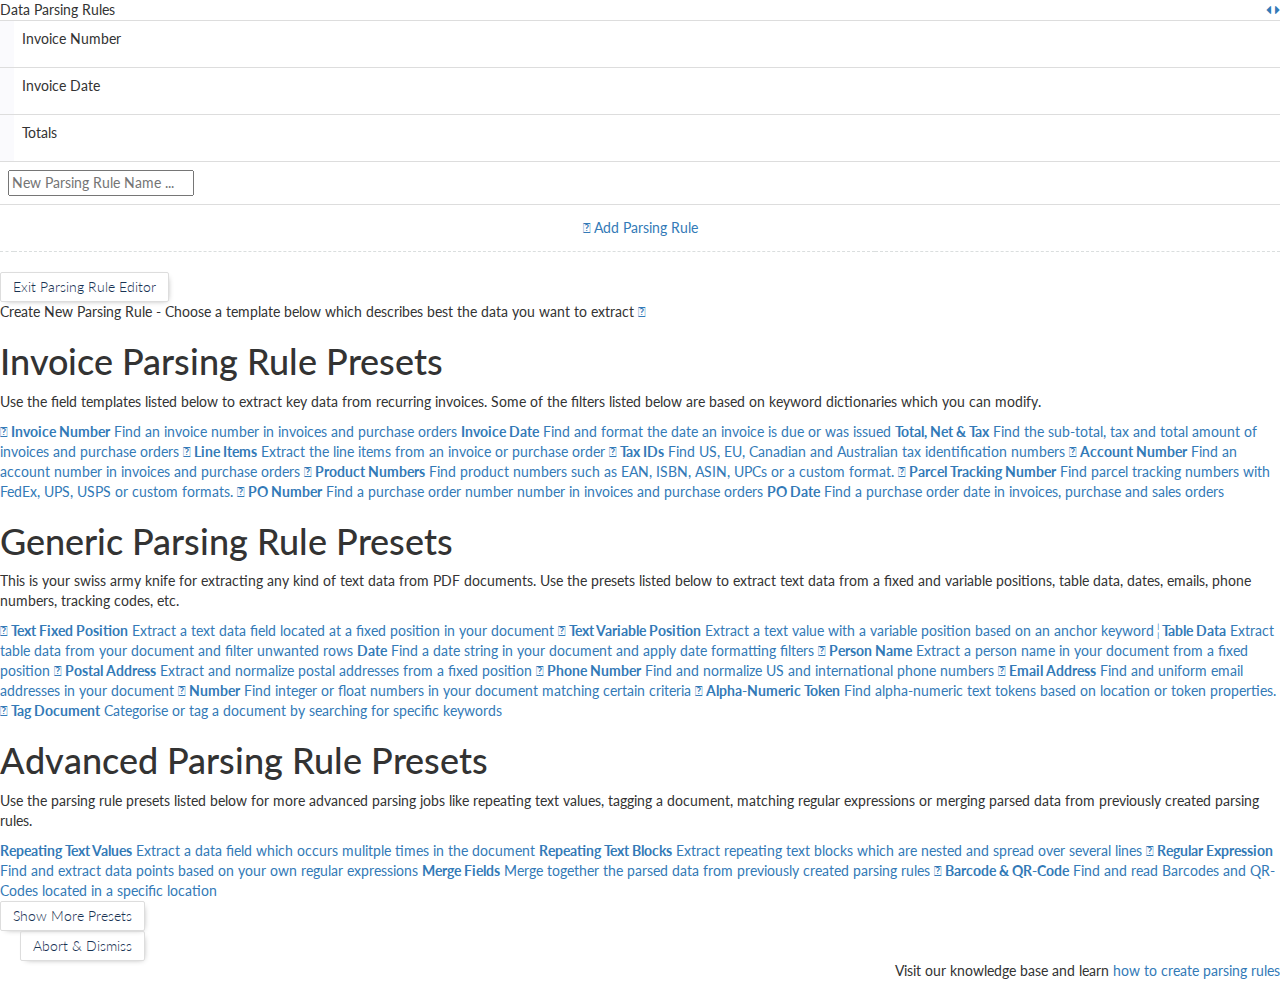
==== OCR Design/addparser.html @ 43df062a "Today's work on the following screens - Main User dashboard - Uploads - Add parser - Account" ====
<!DOCTYPE html>
<html>
<head>
<title>Create Your First Document Parser</title>
<meta charset="utf-8">
<meta name="viewport" content="width=device-width, initial-scale=1">
<link rel="stylesheet" href="https://maxcdn.bootstrapcdn.com/bootstrap/3.4.0/css/bootstrap.min.css">
<script src="https://ajax.googleapis.com/ajax/libs/jquery/3.3.1/jquery.min.js"></script>
<link href="https://fonts.googleapis.com/css?family=Lato" rel="stylesheet">
<link rel="stylesheet" href="https://cdnjs.cloudflare.com/ajax/libs/font-awesome/4.7.0/css/font-awesome.min.css">
<link rel="stylesheet" href="https://use.fontawesome.com/releases/v5.6.3/css/all.css" integrity="sha384-UHRtZLI+pbxtHCWp1t77Bi1L4ZtiqrqD80Kn4Z8NTSRyMA2Fd33n5dQ8lWUE00s/" crossorigin="anonymous">
<link rel='stylesheet' href='https://use.fontawesome.com/releases/v5.7.0/css/all.css' integrity='sha384-lZN37f5QGtY3VHgisS14W3ExzMWZxybE1SJSEsQp9S+oqd12jhcu+A56Ebc1zFSJ' crossorigin='anonymous'>
<link rel='stylesheet' href='https://use.fontawesome.com/releases/v5.7.0/css/all.css' integrity='sha384-lZN37f5QGtY3VHgisS14W3ExzMWZxybE1SJSEsQp9S+oqd12jhcu+A56Ebc1zFSJ' crossorigin='anonymous'>
<script src="https://maxcdn.bootstrapcdn.com/bootstrap/3.4.0/js/bootstrap.min.js"></script>
<link rel="stylesheet" href="css/styleparser.css">
<style type="text/css">
  body{
    font-family:  lato;
  }
</style>
</head>
<body>

<div id="field_edit" class="with_sidebar">
    <div id="field_edit_left_sidebar">
      <div class="field_edit_header">
      <span class="title">
      Data Parsing Rules
    </span>
    <div class="field_edit_header_right pull-right">
    <a href="#" id="field_edit_sidebar_toggle">
      <i class="fa fa-caret-left toggle-hide"></i>
      <i class="fa fa-caret-right toggle-show"></i>
    </a>
  </div>
</div>

<div id="field_list_left_table_wrapper" style="display:block">
  <table id="field_list_left_table" class="table table-hover table-list" data-stack-id="61763" data-field-id="0">
          <tbody class="ui-sortable"><tr class="field_row " id="field_476213">
        <td class="drag_handle"></td>
                  <td class="field_label row_pointer confirm_save" href="/field/get/nqgeilhpsmzw/476213/0/6923011">
            Invoice Number          </td>
              	
      	<td class="field_actions">
      		<a class="btn pull-right clone_field open_modal" href="#" data-modal="#modal_field_duplicate_476213" data-toggle="modal" data-id="476213" stack-id="61763">
      			<i class="fal fa-copy fa-fw"></i></a>
      		
      		<a class="btn pull-right delete_field open_modal" href="#" data-modal="#modal_field_delete_476213" data-toggle="modal" data-id="476213" stack-id="61763">
      			<i class="fal fa-trash-alt fa-fw"></i></a>
      		
      	</td>
      </tr>
          <tr class="field_row " id="field_476214">
        <td class="drag_handle"></td>
                  <td class="field_label row_pointer confirm_save" href="/field/get/nqgeilhpsmzw/476214/0/6923011">
            Invoice Date          </td>
              	
      	<td class="field_actions">
      		<a class="btn pull-right clone_field open_modal" href="#" data-modal="#modal_field_duplicate_476214" data-toggle="modal" data-id="476214" stack-id="61763">
      			<i class="fal fa-copy fa-fw"></i></a>
      		
      		<a class="btn pull-right delete_field open_modal" href="#" data-modal="#modal_field_delete_476214" data-toggle="modal" data-id="476214" stack-id="61763">
      			<i class="fal fa-trash-alt fa-fw"></i></a>
      		
      	</td>
      </tr>
          <tr class="field_row " id="field_476215">
        <td class="drag_handle"></td>
                  <td class="field_label row_pointer confirm_save" href="/field/get/nqgeilhpsmzw/476215/0/6923011">
            Totals          </td>
              	
      	<td class="field_actions">
      		<a class="btn pull-right clone_field open_modal" href="#" data-modal="#modal_field_duplicate_476215" data-toggle="modal" data-id="476215" stack-id="61763">
      			<i class="fal fa-copy fa-fw"></i></a>
      		
      		<a class="btn pull-right delete_field open_modal" href="#" data-modal="#modal_field_delete_476215" data-toggle="modal" data-id="476215" stack-id="61763">
      			<i class="fal fa-trash-alt fa-fw"></i></a>
      		
      	</td>
      </tr>
    
          <tr class="field_row field_row_active" data-href="/field/get/nqgeilhpsmzw/476215/0/6923011">
        <td class="field_label row_input row_input_new" colspan="3">
          <input type="text" class="input-block-level" id="label_left" value="" placeholder="New Parsing Rule Name ...">
        </td>
      </tr>
        <tr class="field_row_add" id="field_">
      <td colspan="3">
        <a href="/field/get/nqgeilhpsmzw/0/0" class="confirm_save"><i class="fal fa-fw fa-plus-circle"></i> Add Parsing Rule</a>
      </td>
    </tr>
  </tbody></table>
</div>

<div id="field_list_left_empty" style="display:none">
  <div id="field_list_left_empty_inner">
          Create your first parsing rule by selecting a preset on the right. All your parsing rules will show up here.
        <br><br>
    Check our <a class="underline" href="https://support.docparser.com/category/1233-category" target="_blank">knowledge base</a> to learn more about setting up parsing rules.
  </div>
</div>

  <div id="modal_field_duplicate_476213" class="modal hide">
    <div class="modal-header">
      <button type="button" class="close" data-dismiss="modal" aria-hidden="true">×</button>
      <h3>Duplicate Parsing Rule</h3>
    </div>
    <form action="/field/duplicate/61763/476213/1" class="form-horizontal" method="post" novalidate="novalidate">
      
<input type="hidden" name="Io80zH24" value="yc1Fuovi7H5rRCXkEg4Q">
      <div class="modal-body">
        <div class="control-group">
          <label class="control-label" for="name">Name of New Field</label>
          <div class="controls">
            <input type="text" id="label_clone_476213" name="label" placeholder="e.g. Customer Name" class="input-block-level required" value="Invoice Number">
          </div>
        </div>
        <div class="control-group">
          <label class="control-label" for="name">Create in Parser</label>
          <div class="controls">
            <select name="stack_model_target" class="input-block-level">
                              <option value="61766_0">My Filled Forms Parser</option>
                              <option value="61763_0" selected="">My Invoice Parser</option>
                          </select>
          </div>
        </div>
      </div>
      <div class="modal-footer">
        <a href="#modal_field_duplicate_476213" data-toggle="modal" id="btn_add_stack_cancel" class="btn">Close</a>
        <button type="submit" id="btn_add_stack_save" class="btn btn-primary">Duplicate Rule
      </button></div>
    </form>
  </div>
  <div id="modal_field_delete_476213" class="modal hide">
    <div class="modal-header">
      <button type="button" class="close" data-dismiss="modal" aria-hidden="true">×</button>
      <h3>Delete Parsing Rule</h3>
    </div>
    <form action="/field/delete/61763/476213/1" class="form-horizontal" method="post" novalidate="novalidate">
      
<input type="hidden" name="Io80zH24" value="yc1Fuovi7H5rRCXkEg4Q">
      <div class="modal-body">
        <p>Do you really want to delete this parsing rule? This step can not be undone and all data associated to this field will be lost.</p>
      </div>
      <div class="modal-footer">
        <a href="#modal_field_delete_476213" data-toggle="modal" id="btn_add_stack_cancel" class="btn">Close</a>
        <button type="submit" id="btn_add_stack_save" class="btn btn-primary">Delete
      </button></div>
    </form>
  </div>
  <div id="modal_field_duplicate_476214" class="modal hide">
    <div class="modal-header">
      <button type="button" class="close" data-dismiss="modal" aria-hidden="true">×</button>
      <h3>Duplicate Parsing Rule</h3>
    </div>
    <form action="/field/duplicate/61763/476214/1" class="form-horizontal" method="post" novalidate="novalidate">
      
<input type="hidden" name="Io80zH24" value="yc1Fuovi7H5rRCXkEg4Q">
      <div class="modal-body">
        <div class="control-group">
          <label class="control-label" for="name">Name of New Field</label>
          <div class="controls">
            <input type="text" id="label_clone_476214" name="label" placeholder="e.g. Customer Name" class="input-block-level required" value="Invoice Date">
          </div>
        </div>
        <div class="control-group">
          <label class="control-label" for="name">Create in Parser</label>
          <div class="controls">
            <select name="stack_model_target" class="input-block-level">
                              <option value="61766_0">My Filled Forms Parser</option>
                              <option value="61763_0" selected="">My Invoice Parser</option>
                          </select>
          </div>
        </div>
      </div>
      <div class="modal-footer">
        <a href="#modal_field_duplicate_476214" data-toggle="modal" id="btn_add_stack_cancel" class="btn">Close</a>
        <button type="submit" id="btn_add_stack_save" class="btn btn-primary">Duplicate Rule
      </button></div>
    </form>
  </div>
  <div id="modal_field_delete_476214" class="modal hide">
    <div class="modal-header">
      <button type="button" class="close" data-dismiss="modal" aria-hidden="true">×</button>
      <h3>Delete Parsing Rule</h3>
    </div>
    <form action="/field/delete/61763/476214/1" class="form-horizontal" method="post" novalidate="novalidate">
      
<input type="hidden" name="Io80zH24" value="yc1Fuovi7H5rRCXkEg4Q">
      <div class="modal-body">
        <p>Do you really want to delete this parsing rule? This step can not be undone and all data associated to this field will be lost.</p>
      </div>
      <div class="modal-footer">
        <a href="#modal_field_delete_476214" data-toggle="modal" id="btn_add_stack_cancel" class="btn">Close</a>
        <button type="submit" id="btn_add_stack_save" class="btn btn-primary">Delete
      </button></div>
    </form>
  </div>
  <div id="modal_field_duplicate_476215" class="modal hide">
    <div class="modal-header">
      <button type="button" class="close" data-dismiss="modal" aria-hidden="true">×</button>
      <h3>Duplicate Parsing Rule</h3>
    </div>
    <form action="/field/duplicate/61763/476215/1" class="form-horizontal" method="post" novalidate="novalidate">
      
<input type="hidden" name="Io80zH24" value="yc1Fuovi7H5rRCXkEg4Q">
      <div class="modal-body">
        <div class="control-group">
          <label class="control-label" for="name">Name of New Field</label>
          <div class="controls">
            <input type="text" id="label_clone_476215" name="label" placeholder="e.g. Customer Name" class="input-block-level required" value="Totals">
          </div>
        </div>
        <div class="control-group">
          <label class="control-label" for="name">Create in Parser</label>
          <div class="controls">
            <select name="stack_model_target" class="input-block-level">
                              <option value="61766_0">My Filled Forms Parser</option>
                              <option value="61763_0" selected="">My Invoice Parser</option>
                          </select>
          </div>
        </div>
      </div>
      <div class="modal-footer">
        <a href="#modal_field_duplicate_476215" data-toggle="modal" id="btn_add_stack_cancel" class="btn">Close</a>
        <button type="submit" id="btn_add_stack_save" class="btn btn-primary">Duplicate Rule
      </button></div>
    </form>
  </div>
  <div id="modal_field_delete_476215" class="modal hide">
    <div class="modal-header">
      <button type="button" class="close" data-dismiss="modal" aria-hidden="true">×</button>
      <h3>Delete Parsing Rule</h3>
    </div>
    <form action="/field/delete/61763/476215/1" class="form-horizontal" method="post" novalidate="novalidate">
      
<input type="hidden" name="Io80zH24" value="yc1Fuovi7H5rRCXkEg4Q">
      <div class="modal-body">
        <p>Do you really want to delete this parsing rule? This step can not be undone and all data associated to this field will be lost.</p>
      </div>
      <div class="modal-footer">
        <a href="#modal_field_delete_476215" data-toggle="modal" id="btn_add_stack_cancel" class="btn">Close</a>
        <button type="submit" id="btn_add_stack_save" class="btn btn-primary">Delete
      </button></div>
    </form>
  </div>

<div class="field_edit_footer">
  <div class="control-group field_edit_footer_left">
    <a class="btn confirm_save" href="/stack/nqgeilhpsmzw/fields/">Exit Parsing Rule Editor</a>
  </div>
</div>    </div>
    <div id="field_edit_content_pane" data-skip-step-one="" class="field_edit_content_pane_normal">
                <form id="field_detail_form" action="/field/save/61763/0/1" method="post" class="form-horizontal" novalidate="novalidate">
            
<input type="hidden" name="Io80zH24" value="yc1Fuovi7H5rRCXkEg4Q">
            <input type="hidden" id="stack_id" name="stack_id" value="61763">
            <input type="hidden" id="stack_token" name="stack_token" value="nqgeilhpsmzw">
            <input type="hidden" id="model_id" name="model_id" value="0">
            <input type="hidden" id="field_id_real" name="field_id_real" value="">
            <input type="hidden" id="field_id" name="field_id" value="field5c6ec1a76ceb3160">
            <input type="hidden" id="field_template" name="field_template" value="">
            <input type="hidden" id="page" name="page" value="1">
            <input type="hidden" id="mode" name="mode" value="">
            <input type="hidden" id="onboarding" name="onboarding" value="">
            <div class="field_edit_header"></div>
            <div class="field_edit_footer"></div>
                          <div id="field_edit_0">
                <div class="field_edit_header">
  <span class="title">
    Create New Parsing Rule
    <span>
      - Choose a template below which describes best the data you want to extract
      <a href="https://support.docparser.com/article/49-what-is-a-parsing-rule-and-how-do-i-create-one" target="_blank"><i class="far fa-fw fa-question-circle"></i></a>
    </span>
  </span>
</div>

<div id="templates_wrapper">
  <div id="templates_wrapper_inner">

    
                        <h1 id="stack_template_invoice" class="stack_template_header">
          Invoice Parsing Rule Presets        </h1>
      
      <div class="stack_template_field_group">
                  <p class="stack_template_sub_header">
            Use the field templates listed below to extract key data from recurring invoices. Some of the filters listed below are based on keyword dictionaries which you can modify.          </p>
        
                                      <a href="#" class="field_template_button" data-template="smart_inv_id" data-skip-step-one="1">
            <i class="fal fa-fw fa-hashtag"></i>
            <strong>Invoice Number</strong>
            <span class="muted">Find an invoice number in invoices and purchase orders</span>
          </a>
                                      <a href="#" class="field_template_button" data-template="smart_inv_date" data-skip-step-one="1">
            <i class="fal fa-fw fa-calendar-alt"></i>
            <strong>Invoice Date</strong>
            <span class="muted">Find and format the date an invoice is due or was issued</span>
          </a>
                                      <a href="#" class="field_template_button" data-template="smart_inv_totals" data-skip-step-one="1">
            <i class="fal fa-fw fa-usd-circle"></i>
            <strong>Total, Net &amp; Tax</strong>
            <span class="muted">Find the sub-total, tax and total amount of invoices and purchase orders</span>
          </a>
                                      <a href="#" class="field_template_button" data-template="table_line_items" data-skip-step-one="">
            <i class="fal fa-fw fa-list"></i>
            <strong>Line Items</strong>
            <span class="muted">Extract the line items from an invoice or purchase order</span>
          </a>
                                      <a href="#" class="field_template_button" data-template="text_tax_id" data-skip-step-one="1">
            <i class="fal fa-fw fa-university"></i>
            <strong>Tax IDs</strong>
            <span class="muted">Find US, EU, Canadian and Australian tax identification numbers</span>
          </a>
                                      <a href="#" class="field_template_button" data-template="smart_inv_account_id" data-skip-step-one="1">
            <i class="fal fa-fw fa-users"></i>
            <strong>Account Number</strong>
            <span class="muted">Find an account number in invoices and purchase orders</span>
          </a>
                                      <a href="#" class="field_template_button" data-template="text_product_ids" data-skip-step-one="">
            <i class="fal fa-fw fa-shopping-basket"></i>
            <strong>Product Numbers</strong>
            <span class="muted">Find product numbers such as EAN, ISBN, ASIN, UPCs or a custom format.</span>
          </a>
                                      <a href="#" class="field_template_button" data-template="text_tracking" data-skip-step-one="">
            <i class="fal fa-fw fa-cube"></i>
            <strong>Parcel Tracking Number</strong>
            <span class="muted">Find parcel tracking numbers with FedEx, UPS, USPS or custom formats.</span>
          </a>
                                      <a href="#" class="field_template_button" data-template="smart_po_id" data-skip-step-one="1">
            <i class="fal fa-fw fa-hashtag"></i>
            <strong>PO Number</strong>
            <span class="muted">Find a purchase order number number in invoices and purchase orders</span>
          </a>
                                      <a href="#" class="field_template_button" data-template="smart_po_date" data-skip-step-one="1">
            <i class="fal fa-fw fa-calendar-alt"></i>
            <strong>PO Date</strong>
            <span class="muted">Find a purchase order date in invoices, purchase and sales orders</span>
          </a>
                <div class="clearfix"></div>
      </div>
                                                                              <h1 id="stack_template_generic" class="stack_template_header">
          Generic Parsing Rule Presets        </h1>
      
      <div class="stack_template_field_group">
                  <p class="stack_template_sub_header">
            This is your swiss army knife for extracting any kind of text data from PDF documents. Use the presets listed below to extract text data from a fixed and variable positions, table data, dates, emails, phone numbers, tracking codes, etc.          </p>
        
                                      <a href="#" class="field_template_button" data-template="text_generic_exact" data-skip-step-one="">
            <i class="fal fa-fw fa-expand"></i>
            <strong>Text Fixed Position</strong>
            <span class="muted">Extract a text data field located at a fixed position in your document</span>
          </a>
                                      <a href="#" class="field_template_button" data-template="text_generic" data-skip-step-one="1">
            <i class="fal fa-fw fa-text-width"></i>
            <strong>Text Variable Position</strong>
            <span class="muted">Extract a text value with a variable position based on an anchor keyword</span>
          </a>
                                      <a href="#" class="field_template_button" data-template="table_generic" data-skip-step-one="">
            <i class="fal fa-fw fa-th"></i>
            <strong>Table Data</strong>
            <span class="muted">Extract table data from your document and filter unwanted rows</span>
          </a>
                                      <a href="#" class="field_template_button" data-template="text_date" data-skip-step-one="">
            <i class="fal fa-fw fa-calendar-alt"></i>
            <strong>Date</strong>
            <span class="muted">Find a date string in your document and apply date formatting filters</span>
          </a>
                                      <a href="#" class="field_template_button" data-template="text_person" data-skip-step-one="">
            <i class="fal fa-fw fa-user"></i>
            <strong>Person Name</strong>
            <span class="muted">Extract a person name in your document from a fixed position</span>
          </a>
                                      <a href="#" class="field_template_button" data-template="text_address" data-skip-step-one="">
            <i class="fal fa-fw fa-envelope"></i>
            <strong>Postal Address</strong>
            <span class="muted">Extract and normalize postal addresses from a fixed position</span>
          </a>
                                      <a href="#" class="field_template_button" data-template="text_phone" data-skip-step-one="">
            <i class="fal fa-fw fa-phone"></i>
            <strong>Phone Number</strong>
            <span class="muted">Find and normalize US and international phone numbers</span>
          </a>
                                      <a href="#" class="field_template_button" data-template="text_email" data-skip-step-one="">
            <i class="fal fa-fw fa-at"></i>
            <strong>Email Address</strong>
            <span class="muted">Find and uniform email addresses in your document</span>
          </a>
                                      <a href="#" class="field_template_button" data-template="text_number" data-skip-step-one="">
            <i class="fal fa-fw fa-superscript"></i>
            <strong>Number</strong>
            <span class="muted">Find integer or float numbers in your document matching certain criteria</span>
          </a>
                                      <a href="#" class="field_template_button" data-template="text_alnum" data-skip-step-one="">
            <i class="fal fa-fw fa-hashtag"></i>
            <strong>Alpha-Numeric Token</strong>
            <span class="muted">Find alpha-numeric text tokens based on location or token properties.</span>
          </a>
                                      <a href="#" class="field_template_button" data-template="text_category" data-skip-step-one="1">
            <i class="fal fa-fw fa-tags"></i>
            <strong>Tag Document</strong>
            <span class="muted">Categorise or tag a document by searching for specific keywords</span>
          </a>
                <div class="clearfix"></div>
      </div>
                        <h1 id="stack_template_advanced" class="stack_template_header">
          Advanced Parsing Rule Presets        </h1>
      
      <div class="stack_template_field_group">
                  <p class="stack_template_sub_header">
            Use the parsing rule presets listed below for more advanced parsing jobs like repeating text values, tagging a document, matching regular expressions or merging parsed data from previously created parsing rules.          </p>
        
                                      <a href="#" class="field_template_button" data-template="text_repeat" data-skip-step-one="1">
            <i class="fal fa-fw fa-sort-alpha-down"></i>
            <strong>Repeating Text Values</strong>
            <span class="muted">Extract a data field which occurs mulitple times in the document</span>
          </a>
                                      <a href="#" class="field_template_button" data-template="text_repeating" data-skip-step-one="">
            <i class="fal fa-fw fa-sort-amount-down"></i>
            <strong>Repeating Text Blocks</strong>
            <span class="muted">Extract repeating text blocks which are nested and spread over several lines</span>
          </a>
                                      <a href="#" class="field_template_button" data-template="text_regex" data-skip-step-one="">
            <i class="fal fa-fw fa-code"></i>
            <strong>Regular Expression</strong>
            <span class="muted">Find and extract data points based on your own regular expressions</span>
          </a>
                                      <a href="#" class="field_template_button" data-template="fields_merge" data-skip-step-one="1">
            <i class="fal fa-fw fa-code-branch"></i>
            <strong>Merge Fields</strong>
            <span class="muted">Merge together the parsed data from previously created parsing rules</span>
          </a>
                                      <a href="#" class="field_template_button" data-template="image_barcode" data-skip-step-one="">
            <i class="fal fa-fw fa-qrcode"></i>
            <strong>Barcode &amp; QR-Code</strong>
            <span class="muted">Find and read Barcodes and QR-Codes located in a specific location</span>
          </a>
                <div class="clearfix"></div>
      </div>
    
          <a class="btn btn-default field_edit_0_show_more" href="/field/get/nqgeilhpsmzw/0/0/0/0/1">Show More Presets</a>
    
  </div>
</div>

<div class="field_edit_footer">
  <div class="control-group field_edit_footer_left">
    <a class="btn abort_edit" href="/stack/61763/fields">Abort &amp; Dismiss</a>
  </div>
  <div class="field_edit_0_footer_info pull-right">
    Visit our knowledge base and learn <a class="underline" href="https://support.docparser.com/category/1233-category" target="_blank">how to create parsing rules</a>
  </div>
  <div class="clearfix"></div>
</div>
              </div>
                        <div id="field_edit_1" style="display: none;"></div>
            <div id="field_edit_2" style="display: none;"></div>
          </form>
          </div>
  </div>

</body>
</html>
---- OCR Design/css/styleparser.css ----
.container-fluid{
	padding-left: 0px;
	padding-right: 0px;
}
a{
	text-decoration: none;
}
.navbar {
    overflow: visible;
    margin-bottom: 0px;
    box-shadow: 0 2px 2px rgba(0,0,0,.03), 0 1px 0 rgba(0,0,0,.03);
}
.navbar-inverse .navbar-collapse, .navbar-inverse .navbar-form {
    border-color: #fff;
}
.navbar-inverse {
    background-color: #fff;
    border-color: #fff !important;
    padding: 0px 20px;
}
.navbar-inverse .navbar-nav>li>a {
    color: #333;
    font-family: lato;
}
.navbar-inverse .navbar-nav>li>a:focus, .navbar-inverse .navbar-nav>li>a:hover {
    color: #a7a7a7;
    background-color: transparent;
}
.dropdown-menu a{
	font-family: lato;
}
.navbar-brand {
    float: left;
    display: block;
    padding: 13px 0px 11px 0px;
    width: 148px;
}
.navbar-brand img{
	height: 30px;
}
@media (min-width: 768px){
	.navbar>.container .navbar-brand, .navbar>.container-fluid .navbar-brand {
	    margin-left: 0px;
	}
}
.navbar-icons{
	border-right: 1px solid #a7a7a7;
	border-left: 1px solid #a7a7a7;
}
.navbar-fixed-top {
    top: 0;
    border-width: 0 0 0px;
}
.progress {
    height: 20px;
    width: 100px;
    margin-bottom: 0px;
    overflow: hidden;
    background-color: #f5f5f5;
    border-radius: 0px;
    -webkit-box-shadow: inset 0 1px 2px rgba(0,0,0,.1);
    box-shadow: inset 0 1px 2px rgba(0,0,0,.1);
    border: 1px solid #297ce5;
}
.progress-bar {
    float: left;
    width: 0;
    height: 100%;
    font-size: 12px;
    line-height: 20px;
    color: #000;
    font-family: lato;
    text-align: center;
    background-color: #337ab7;
    -webkit-box-shadow: inset 0 -1px 0 rgba(0,0,0,.15);
    box-shadow: inset 0 -1px 0 rgba(0,0,0,.15);
    -webkit-transition: width .6s ease;
    -o-transition: width .6s ease;
    transition: width .6s ease;
}
.content-wrapper{
	padding-top: 50px;
}
.content-wrapper-content{
	padding-top: 23px;
}
.dashboard_inbox_link {
    display: block;
    color: #193353;
    padding: 12px 50px 9px 20px;
    height: 110px;
    text-decoration: none;
}
.dashboard_inbox_total {
    position: absolute;
    margin-top: 78px;
    font-size: 28px;
    color: rgba(33, 53, 78, 0.2);
    transition: 0.3s;
    line-height: 1;
    font-family: lato;
}
.dashboard_inbox_title {
    color: rgba(41, 124, 229, 0.88);
    font-size: 18px;
    font-weight: 400;
    line-height: 1.3;
    display: block;
    margin-top: 4px;
    word-wrap: break-word;
    font-family: lato;
}
.dashboard_inbox_wrapper, .dashboard_inbox_wrapper_placeholder, #dashboard_inbox_add {
    display: block;
    float: left;
    width: 310px;
    height: 140px;
    background: #FFF;
    color: #193353;
    border: 1px solid #e1edfc;
    position: relative;
    transition: 0.3s;
    -webkit-box-shadow: 4px 4px 14px -8px rgba(0,0,0,0.75);
    -moz-box-shadow: 4px 4px 14px -8px rgba(0,0,0,0.75);
    box-shadow: 4px 4px 14px -8px rgba(0,0,0,0.75);
    border-radius: 3px;
}
.dashboard_inbox_move {
    height: 140px;
    width: 10px;
    border-left: 3px solid rgba(41, 124, 229, 0.88);
    background: transparent;
    margin-top: -1px;
    margin-left: -1px;
    cursor: move;
    display: block;
    position: absolute;
    z-index: 2;
    border-top-left-radius: 3px;
    border-bottom-left-radius: 3px;
}
.dashboard_panel, .dashboard_panel:hover, .dashboard_panel:focus {
    margin-bottom: 20px;
    text-decoration: none;
}
@media (min-width: 1920px){
	.dashboard_inbox_wrapper, .dashboard_inbox_wrapper_placeholder, #dashboard_inbox_add {
	    width: 294px;
	}
}
.ml{
	margin-left: 20px;
}
#dashboard_inbox_add, .dashboard_inbox_wrapper_placeholder {
    border: 1px dashed #828282;
    font-size: 21px;
    text-align: center;
    font-weight: 100;
    line-height: 130px;
    background: transparent;
    color: #828282;
    margin-left: 20px;
    text-transform: uppercase;
    font-family: lato;
}
#dashboard_inbox_add {
    cursor: pointer;
}
.dashboard_inbox_wrapper:hover:hover, .dashboard_inbox_wrapper:hover:active, .dashboard_inbox_wrapper_placeholder:hover, .dashboard_inbox_wrapper_placeholder:active, #dashboard_inbox_add:hover, #dashboard_inbox_add:active {
    -webkit-box-shadow: 4px 4px 14px -5px rgba(0,0,0,0.75);
    -moz-box-shadow: 4px 4px 14px -5px rgba(0,0,0,0.75);
    box-shadow: 4px 4px 14px -5px rgba(0,0,0,0.75);
    border-color: rgba(41, 124, 229, 0.37);
}

/* Invoice parser */

#navigation_left {
    position: fixed;
    top: 0px;
    left: 0px;
    height: 100%;
    background: #193353;
    width: 260px;
    z-index: 4;
    font-weight: 300;
    border-right: 1px solid rgba(255, 255, 255, 0.1);
}
#navigation_left .nav {
    margin-top: 50px;
}
.nav {
    margin-left: 0;
   /*  margin-bottom: 20px; */
}
ul, ol {
    padding: 0;
    margin: 0 0 10px 25px;
}
#navigation_left ul.nav li {
    text-align: center;
}
li {
    line-height: 20px;
}
#navigation_left ul.nav li.active a {
    color: #FFF;
    background: rgba(11, 14, 15, 0.3);
}
#navigation_left ul.nav li a {
    color: #B6BBC1;
    text-align: left;
    line-height: 50px;
    font-size: 15px;
    padding: 0px 20px;
    margin: 0px;
    font-family: lato;
}
.nav > li > a {
    display: block;
}
#navigation_left ul.nav li i {
    margin-right: 8px;
}
.fa-fw {
    text-align: center;
    width: 1.25em;
}
#navigation_left ul.nav li a:hover {
    color: #E3E5E7;
}
#navigation_left ul.nav li.active a {
    color: #FFF;
    background: rgba(11, 14, 15, 0.3);
}
.nav>li>a:focus, .nav>li>a:hover {
    text-decoration: none;
    background-color: transparent;
}
.footer {
    position: fixed;
    z-index: 30;
    left: 20px;
    bottom: 20px;
    clear: both;
    padding: 0px 0px;
    font-size: 12px;
    width: 260px;
    line-height: 1.4;
    color: #7d8998;
    font-family: lato;
}
.footer a {
    color: #7d8998;
     font-family: lato;
}
.page-header {
    position: fixed;
    width: 100%;
    left: 0px;
    right: 0px;
    padding: 0px 0px 0px 0px;
    border-bottom: 1px solid rgba(178, 186, 198, 0.36);
    background: #f5f5fd;
    height: 50px;
    z-index: 2;
    top: 10px;
}
.page-header h1 {
    color: #193353;
    font-size: 15px;
    line-height: 50px;
    margin: 0px;
    padding: 0px;
    margin: 0px;
    font-weight: 400;
    padding-left: 280px;
    font-family: lato;
}
.pull-left {
    float: left;
}
.page-header h1 small {
    color: #818a91;
}
.page-header small {
    font-size: 15px;
    font-weight: 300;
}
.page-header .btn:nth-of-type(1) {
    margin-right: 20px;
}
.page-header .btn {
    margin-top: 11px;
    margin-bottom: 4px;
    margin-left: 10px;
    color: #263644;
}
.pull-right {
    float: right;
}
.page-header .btn-primary {
    color: #fff;
}
.page-header .btn {
    margin-top: 11px;
    margin-bottom: 4px;
    margin-left: 10px;
    color: #263644;
}
.pull-right {
    float: right;
}
.btn-primary {
    color: #ffffff !important;
    background: #297ce5;
    border-color: #297ce5;
    -webkit-box-shadow: 4px 4px 14px -8px rgba(0,0,0,0.75);
    -moz-box-shadow: 4px 4px 14px -8px rgba(0,0,0,0.75);
    box-shadow: 4px 4px 14px -8px rgba(0,0,0,0.75);
    font-family: lato;
}
.btn {
    display: inline-block;
    *display: inline;
    *zoom: 1;
    padding: 4px 12px;
    margin-bottom: 0;
    font-size: 14px;
    font-weight: 300;
    line-height: 20px;
    text-align: center;
    vertical-align: middle;
    cursor: pointer;
    color: #193353;
    /* background: #fafafd; */
    border: 1px solid #DDDDDD;
    -webkit-border-radius: 2px;
    -moz-border-radius: 2px;
    border-radius: 2px;
    *margin-left: .3em;
    transition: 0.3s;
    -webkit-box-shadow: 2px 2px 6px -4px rgba(0,0,0,0.48);
    -moz-box-shadow: 2px 2px 6px -4px rgba(0,0,0,0.48);
    box-shadow: 2px 2px 6px -4px rgba(0,0,0,0.48);
    border-radius: 2px;
    font-family: lato;
}
.overview_chart_wrapper {
    padding-bottom: 20px;
}
.form-fields-wrapper {
    padding: 30px 20px 20px 20px;
    margin-bottom: 20px;
    background: #fff;
    box-shadow: 0 0 1px rgba(0,0,0,.15);
    border-radius: 3px;
    border: 1px solid #dee0ea;
}
.content_pane {
    min-width: 780px;
    max-width: 1180px;
    padding: 120px 20px 0px 70px;
    margin: 0px auto;
}
.alert-info {
    box-shadow: 0 0 1px rgba(0,0,0,.15);
    background-color: #fff;
    border-color: #DDDDDD;
    color: #193353;
    border-left: 4px solid #297ce5;
}
.alert, .alert h4 {
    color: #193353;
    font-family: lato;
}
.alert {
    padding: 8px 35px 8px 14px;
    margin-bottom: 20px;
    background-color: #fff;
}
.jqplot-target {
    position: relative;
    color: #666;
    font-family: "Trebuchet MS",Arial,Helvetica,sans-serif;
    font-size: 1em;
}
.overview_chart {
    height: 320px;
    width: 100%;
    margin-bottom: 20px;
}
.jqplot-title {
    top: 0;
    left: 0;
    padding-bottom: .5em;
    font-size: 1.2em;
}
.overview_chart .jqplot-xaxis {
    margin-top: 10px !important;
    margin-left: 0px !important;
}
.jqplot-axis {
    font-size: .75em;
}
.overview_bottom_left {
    margin-left: 6px;
}
.overview_bottom_left, .overview_bottom_middle, .overview_bottom_right {
    border-left: 6px solid #333;
    padding-left: 10px;
    padding-right: 30px;
    float: left;
    font-family: lato;
}

/* Upload */

.dropzone-footer {
    left: 260px;
    bottom: 0px;
    right: 0px;
}
.dropzone-footer {
    border-top: 1px solid #E5E5E5;
    background: #F3FAFA;
    position: fixed;
    bottom: 0px;
    line-height: 70px;
    font-family: lato;
}
#field_edit_content_pane .field_edit_footer .control-group:first-child, .dropzone-footer .control-group:first-child, #stack_create_footer .control-group:first-child {
    margin-left: 20px;
}
.dropzone-footer .api-info {
    margin-left: 20px;
}
#field_edit_content_pane .field_edit_footer .control-group, .dropzone-footer .control-group, #stack_create_footer .control-group {
    margin: 0px 0px 0px 12px;
}
.pull-right {
    float: right;
}
#stack_create_footer .btn:last-child, #field_edit_content_pane .field_edit_footer .btn:last-child, .dropzone-footer .btn:last-child {
    margin-right: 20px;
}
.dropzone.dz-clickable {
    cursor: pointer;
}
.dropzone {
    border: 2px dashed #297ce5;
    border-radius: 6px;
    background: transparent;
    position: fixed;
    overflow: auto;
    background: transparent;
    top: 120px;
    right: 20px;
    left: 280px;
    bottom: 92px;
    padding: 20px;
}
.dropzone {
    min-height: 150px;
    border: 2px dashed #297ce5;
    background: white;
    padding: 20px 20px;
}
.dropzone, .dropzone * {
    box-sizing: border-box;
}
.dropzone.dz-clickable .dz-message, .dropzone.dz-clickable .dz-message * {
    cursor: pointer;
}
.dropzone .dz-message {
    text-align: center;
    margin: 2em 0;
}
.dropzone.dz-clickable * {
    cursor: default;
}
.dropzone-drop {
    position: fixed;
    display: flex;
    align-items: center;
    justify-content: center;
    top: 120px;
    right: 20px;
    left: 280px;
    bottom: 90px;
    padding: 20px;
    margin: 0px;
    padding: 0px;
}
.dropzone.dz-clickable .dz-message, .dropzone.dz-clickable .dz-message * {
    cursor: pointer;
}
.dropzone.dz-clickable * {
    cursor: default;
}
.dropzone-message {
    width: 60%;
    color: rgba(25, 51, 83, 0.69);
    font-size: 18px;
    line-height: 1.4;
    font-family: lato;
}
.dropzone-message span {
    font-size: 32px;
    font-weight: 500;
    display: block;
    margin-bottom: 10px;
}
.dropzone-message .fa-create-first {
    margin: 0px auto 20px auto;
}

.dropzone.dz-clickable * {
    cursor: default;
}
.dropzone-message i {
    color: rgba(33, 53, 78, 0.48);
}
.fa-create-first {
    font-size: 120px;
    color: rgba(25, 51, 83, 0.32);
    display: block;
    margin: 100px auto 50px auto;
}

/* Parsing Rules Screen */
.content_pane_full {
    padding: 100px 0px 0px 0px;
    max-width: none;
    padding-left: 260px;
}
.table {
    margin-bottom: 20px;
}
.field_row, .field_row_add {
    background: #fff;
}
#field_list_table .field_row:first-of-type td {
    border-top: 0px;
}
.table-list td {
    vertical-align: middle;
}
.table th, .table td {
    padding: 8px;
    line-height: 20px;
    text-align: left;
    vertical-align: top;
    border-top: 1px solid #dddddd;
}
.drag_handle {
    background: #FAFAFD!important;
    padding-left: 0px!important;
    padding-right: 0px!important;
    width: 14px!important;
    cursor: move;
}
#field_list_table .field_row:first-of-type td {
    border-top: 0px;
}
.table-list .row_pointer {
    cursor: pointer;
}
.table-list td {
    vertical-align: middle;
}
.table th, .table td {
    padding: 8px;
    line-height: 20px;
    text-align: left;
    vertical-align: top;
    border-top: 1px solid #dddddd;
}
.field_row_template {
    width: 50px;
    text-align: center!important;
    color: rgba(33, 53, 78, 0.21);
}
#field_list_table .field_row:first-of-type td {
    border-top: 0px;
}
.field_row .field_actions {
    width: 405px;
    padding-right: 20px;
}
.table-list td {
    vertical-align: middle;
}
.table-hover tbody tr > td .btn {
    opacity: 0;
    margin-left: 10px;
    background: #fff;
}
.table-hover tbody tr:hover > td .btn {
    opacity: 1;
    background: #fff;
}
.field_row_add a {
    display: block;
    padding: 0px;
    width: 100%;
    line-height: 46px;
    text-align: center;
    text-decoration: none;
}
.field_row_add a:hover {
    background: #FFF;
}
.field_row_add td {
    border-bottom: 1px dashed #DADEDE;
    padding: 0px !important;
}
tr:hover .drag_handle {
    background: #297ce5!important;
}
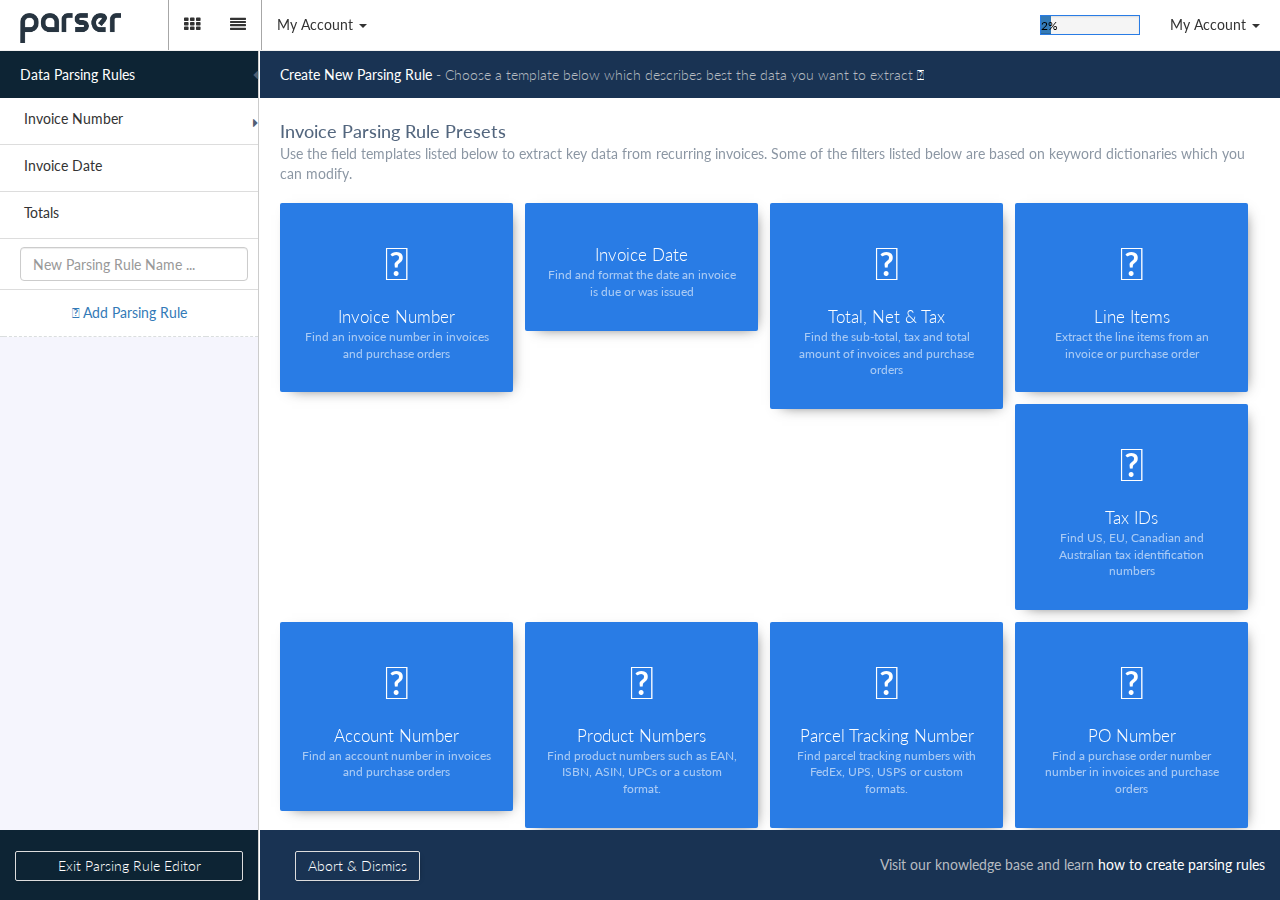
==== commit 324ddbac: "Final changes AddParser Html/css." ====
--- a/OCR Design/addparser.html
+++ b/OCR Design/addparser.html
@@ -20,6 +20,61 @@
 </style>
 </head>
 <body>
+
+<nav class="navbar navbar-inverse navbar-fixed-top">
+    <div class="container-fluid">
+      <div class="navbar-header">
+        <button type="button" class="navbar-toggle" data-toggle="collapse" data-target="#myNavbar">
+        <span class="icon-bar"></span>
+        <span class="icon-bar"></span>
+        <span class="icon-bar"></span>                        
+        </button>
+        <a class="navbar-brand logo" href="#"><img alt="Docparser" class="img-responsive" src="images/log-in-screen-logo.png"></a>
+      </div>
+      <div class="collapse navbar-collapse" id="myNavbar">
+        <ul class="nav navbar-nav navbar-icons">
+          <li><a href="#"><i style="font-size:16px" class="fa">&#xf00a;</i></a></li>
+          <li><a href="#"><i style="font-size:16px" class="fa">&#xf039;</i></a></li>
+        </ul>
+        <ul class="nav navbar-nav">
+          <li class="dropdown">
+            <a class="dropdown-toggle" data-toggle="dropdown" href="#"> My Account <span class="caret"></span></a>
+            <ul class="dropdown-menu">
+              <li>
+                <a href="#">Account 1</a>
+              </li>
+              <li>
+                <a href="#">Logout</a>
+              </li>
+            </ul>
+          </li>
+        </ul>
+        <ul class="nav navbar-nav navbar-right">
+          <li>
+            <a href="#">
+              <div class="progress">
+                <div class="progress-bar" role="progressbar" aria-valuenow="2" aria-valuemin="0" aria-valuemax="100" style="width:10%">
+                  2%
+                </div>
+              </div>
+            </a>
+          </li>
+          <li class="dropdown">
+            <a class="dropdown-toggle" data-toggle="dropdown" href="#"> My Account <span class="caret"></span></a>
+            <ul class="dropdown-menu">
+              <li>
+                <a href="#">Account 1</a>
+              </li>
+              <li>
+                <a href="#">Logout</a>
+              </li>
+            </ul>
+          </li>
+        </ul>
+      </div>
+    </div>
+  </nav>
+
 
 <div id="field_edit" class="with_sidebar">
     <div id="field_edit_left_sidebar">
@@ -82,7 +137,7 @@
     
           <tr class="field_row field_row_active" data-href="/field/get/nqgeilhpsmzw/476215/0/6923011">
         <td class="field_label row_input row_input_new" colspan="3">
-          <input type="text" class="input-block-level" id="label_left" value="" placeholder="New Parsing Rule Name ...">
+          <input type="text" class="input-block-level form-control" id="label_left" value="" placeholder="New Parsing Rule Name ...">
         </td>
       </tr>
         <tr class="field_row_add" id="field_">
@@ -248,7 +303,7 @@
 
 <div class="field_edit_footer">
   <div class="control-group field_edit_footer_left">
-    <a class="btn confirm_save" href="/stack/nqgeilhpsmzw/fields/">Exit Parsing Rule Editor</a>
+    <a class="btn btn-block confirm_save" href="/stack/nqgeilhpsmzw/fields/">Exit Parsing Rule Editor</a>
   </div>
 </div>    </div>
     <div id="field_edit_content_pane" data-skip-step-one="" class="field_edit_content_pane_normal">
@@ -264,9 +319,9 @@
             <input type="hidden" id="page" name="page" value="1">
             <input type="hidden" id="mode" name="mode" value="">
             <input type="hidden" id="onboarding" name="onboarding" value="">
-            <div class="field_edit_header"></div>
-            <div class="field_edit_footer"></div>
-                          <div id="field_edit_0">
+            <!-- <div class="field_edit_header"></div>
+            <div class="field_edit_footer"></div> -->
+            <div id="field_edit_0">
                 <div class="field_edit_header">
   <span class="title">
     Create New Parsing Rule
@@ -298,27 +353,27 @@
             <strong>Invoice Date</strong>
             <span class="muted">Find and format the date an invoice is due or was issued</span>
           </a>
-                                      <a href="#" class="field_template_button" data-template="smart_inv_totals" data-skip-step-one="1">
-            <i class="fal fa-fw fa-usd-circle"></i>
+          <a href="#" class="field_template_button" data-template="smart_inv_totals" data-skip-step-one="1">
+            <i class="fal fa-fw fa-usd"></i>
             <strong>Total, Net &amp; Tax</strong>
             <span class="muted">Find the sub-total, tax and total amount of invoices and purchase orders</span>
           </a>
-                                      <a href="#" class="field_template_button" data-template="table_line_items" data-skip-step-one="">
+          <a href="#" class="field_template_button" data-template="table_line_items" data-skip-step-one="">
             <i class="fal fa-fw fa-list"></i>
             <strong>Line Items</strong>
             <span class="muted">Extract the line items from an invoice or purchase order</span>
           </a>
-                                      <a href="#" class="field_template_button" data-template="text_tax_id" data-skip-step-one="1">
+          <a href="#" class="field_template_button" data-template="text_tax_id" data-skip-step-one="1">
             <i class="fal fa-fw fa-university"></i>
             <strong>Tax IDs</strong>
             <span class="muted">Find US, EU, Canadian and Australian tax identification numbers</span>
           </a>
-                                      <a href="#" class="field_template_button" data-template="smart_inv_account_id" data-skip-step-one="1">
+          <a href="#" class="field_template_button" data-template="smart_inv_account_id" data-skip-step-one="1">
             <i class="fal fa-fw fa-users"></i>
             <strong>Account Number</strong>
             <span class="muted">Find an account number in invoices and purchase orders</span>
           </a>
-                                      <a href="#" class="field_template_button" data-template="text_product_ids" data-skip-step-one="">
+          <a href="#" class="field_template_button" data-template="text_product_ids" data-skip-step-one="">
             <i class="fal fa-fw fa-shopping-basket"></i>
             <strong>Product Numbers</strong>
             <span class="muted">Find product numbers such as EAN, ISBN, ASIN, UPCs or a custom format.</span>
@@ -439,13 +494,13 @@
                 <div class="clearfix"></div>
       </div>
     
-          <a class="btn btn-default field_edit_0_show_more" href="/field/get/nqgeilhpsmzw/0/0/0/0/1">Show More Presets</a>
+          <a class="btn btn-default field_edit_0_show_more mt-30" href="/field/get/nqgeilhpsmzw/0/0/0/0/1">Show More Presets</a>
     
   </div>
 </div>
 
 <div class="field_edit_footer">
-  <div class="control-group field_edit_footer_left">
+  <div class="control-group field_edit_footer_left pull-left">
     <a class="btn abort_edit" href="/stack/61763/fields">Abort &amp; Dismiss</a>
   </div>
   <div class="field_edit_0_footer_info pull-right">
--- a/OCR Design/css/styleparser.css
+++ b/OCR Design/css/styleparser.css
@@ -2,6 +2,7 @@
 	padding-left: 0px;
 	padding-right: 0px;
 }
+.mt-30{margin-top: 30px;}
 a{
 	text-decoration: none;
 }
@@ -297,7 +298,7 @@
     color: #263644;
 }
 .pull-right {
-    float: right;
+    float: right !important;
 }
 .page-header .btn-primary {
     color: #fff;
@@ -319,6 +320,9 @@
     -moz-box-shadow: 4px 4px 14px -8px rgba(0,0,0,0.75);
     box-shadow: 4px 4px 14px -8px rgba(0,0,0,0.75);
     font-family: lato;
+}
+.btn-default{
+  background: #fafafd;
 }
 .btn {
     display: inline-block;
@@ -333,7 +337,6 @@
     vertical-align: middle;
     cursor: pointer;
     color: #193353;
-    /* background: #fafafd; */
     border: 1px solid #DDDDDD;
     -webkit-border-radius: 2px;
     -moz-border-radius: 2px;
@@ -618,3 +621,247 @@
 tr:hover .drag_handle {
     background: #297ce5!important;
 }
+
+/* add parser */
+#field_edit {
+    position: fixed;
+    left: 0px;
+    right: 0px;
+    top: 51px;
+    bottom: 0px;
+}
+#field_edit.with_sidebar #field_edit_left_sidebar {
+    left: 0px;
+}
+#field_edit_left_sidebar {
+    position: absolute;
+    top: 0px;
+    left: -259px;
+    bottom: 0px;
+    width: 259px;
+    background: #f5f5fd;
+    border-right: 1px solid #ccc;
+    transition: 0.5s;
+}
+#field_edit_left_sidebar .field_edit_header, #field_edit_left_sidebar .field_edit_footer {
+    background: #0d2434;
+    color: #FFF;
+}
+#field_edit_left_sidebar .field_edit_header {
+    padding-right: 36px;
+}
+.field_edit_header {
+    background: #193353;
+    color: #B6BBC1;
+    padding: 8px 20px;
+    line-height: 31px;
+    height: 47px;
+}
+#field_edit_left_sidebar .title {
+    text-decoration: none;
+}
+.field_edit_header span.title {
+    color: rgba(255, 255, 255, 1);
+}
+.field_edit_header_right {
+    width: auto;
+}
+#field_edit.with_sidebar #field_edit_sidebar_toggle {
+    right: 0px;
+    background: transparent;
+    color: #516075;
+}
+#field_edit_left_sidebar #field_edit_sidebar_toggle {
+    position: absolute;
+    background: #516075;
+    color: #fff;
+    z-index: 1000;
+    display: block;
+    line-height: 48px;
+    padding: 0px 5px;
+    width: 5px;
+    top: 0px;
+    height: 47px;
+    text-decoration: none;
+    transition: 0.5s;
+    right: -16px;
+}
+.field_edit_header a, .field_edit_footer a {
+    color: #fff;
+}
+#field_list_left_table_wrapper {
+    position: absolute;
+    top: 47px;
+    left: 0px;
+    right: 0px;
+    bottom: 70px;
+    overflow: auto;
+}
+#field_list_left_table tr td.drag_handle {
+    background: #fff!important;
+}
+#field_list_left_table tr td.drag_handle {
+    width: 4px!important;
+}
+.table-list td {
+    vertical-align: middle;
+}
+#field_list_left_table tr:first-of-type td {
+    border-top: 0px;
+}
+#field_list_left_table .field_label {
+    padding-left: 20px;
+    padding-right: 10px;
+}
+#field_list_left_table tr td {
+    line-height: 26px;
+}
+.field_row .field_label {
+    padding-left: 0px;
+}
+.table-list .row_pointer {
+    cursor: pointer;
+}
+#field_list_left_table .field_actions {
+    width: 52px;
+    padding: 11px 10px 11px 5px;
+}
+.field_row .field_actions {
+    width: 405px;
+    padding-right: 20px;
+}
+.field_edit_header {
+    background: #193353;
+    color: #B6BBC1;
+    padding: 8px 20px;
+    line-height: 31px;
+    height: 47px;
+}
+#field_edit_0 #templates_wrapper {
+    overflow: scroll;
+    position: absolute;
+    top: 48px;
+    bottom: 70px;
+    left: 0px;
+    right: 0px;
+    padding: 20px 20px 50px 20px;
+}
+#field_edit_0 .field_edit_footer {
+    left: 0px;
+    width: 100%;
+}
+.field_edit_footer {
+    background: #193353;
+    color: #B6BBC1;
+    position: absolute;
+    bottom: 0px;
+    line-height: 70px;
+    height: 70px;
+    left: 0px;
+    right: 0px;
+    padding-left: 15px;
+    padding-right: 15px;  
+}
+#field_edit_0 #templates_wrapper {
+    overflow: scroll;
+    position: absolute;
+    top: 48px;
+    bottom: 70px;
+    left: 0px;
+    right: 0px;
+    padding: 20px 20px 50px 20px;
+}
+.field_edit_header span.title {
+    color: rgba(255, 255, 255, 1);
+}
+.field_edit_header span.title span {
+    font-weight: 300;
+    color: #B6BBC1;
+}
+#field_edit_0 #templates_wrapper #templates_wrapper_inner {
+    max-width: 1140px;
+    margin: 0px auto;
+}
+#field_edit_0 #templates_wrapper h1.stack_template_header:first-of-type {
+    margin-top: 0px;
+}
+#field_edit_0 #templates_wrapper h1.stack_template_header {
+    color: rgba(25, 51, 83, 0.75);
+    display: block;
+    margin-top: 20px;
+    font-size: 18px;
+    margin-bottom: 0px;
+    line-height: 1.4;
+}
+#field_edit_0 #templates_wrapper .stack_template_sub_header {
+    color: rgba(33, 53, 78, 0.52);
+    display: block;
+    margin-bottom: 20px;
+    line-height: 1.4;
+}
+.field_template_button {
+    display: block;
+    float: left;
+    text-decoration: none;
+    text-align: center;
+    background: #FFF;
+    padding: 18px 12px;
+    width: calc(25% - 12px);
+    min-height: 112px;
+    cursor: pointer;
+    margin: 0px 12px 12px 0px;
+    padding: 30px 20px 30px 20px;
+    line-height: 1.4;
+    background: #297ce5;
+    border-color: #297ce5;
+    transition: 0.3s;
+    -webkit-box-shadow: 4px 4px 14px -8px rgba(0,0,0,0.75);
+    -moz-box-shadow: 4px 4px 14px -8px rgba(0,0,0,0.75);
+    box-shadow: 4px 4px 14px -8px rgba(0,0,0,0.75);
+    border-radius: 2px;
+}
+.field_template_button i {
+    margin: 0px auto 10px auto;
+    color: #FFF;
+    display: block;
+    font-size: 44px;
+}
+.field_template_button strong {
+    display: block;
+    font-weight: 300;
+    font-size: 17px;
+    color: #FFF;
+}
+.field_template_button span.muted {
+    display: block;
+    opacity: 0.6;
+    color: #fff;
+    font-size: 12px;
+}
+.muted {
+    color: #818a91;
+}
+.stack_template_field_group {
+    margin-bottom: 0px;
+}
+#field_edit.with_sidebar #field_edit_content_pane {
+    left: 260px;
+}
+#field_edit_content_pane {
+    position: absolute;
+    top: 0px;
+    left: 0px;
+    right: 0px;
+    bottom: 0px;
+    transition: 0.5s;
+}
+#field_list_left_table .btn {
+    border: 0px;
+    padding: 2px;
+    margin-left: 2px;
+}
+.table-hover tbody tr > td .btn {
+    opacity: 0;
+    margin-left: 10px;
+    background: #fff;
+}
